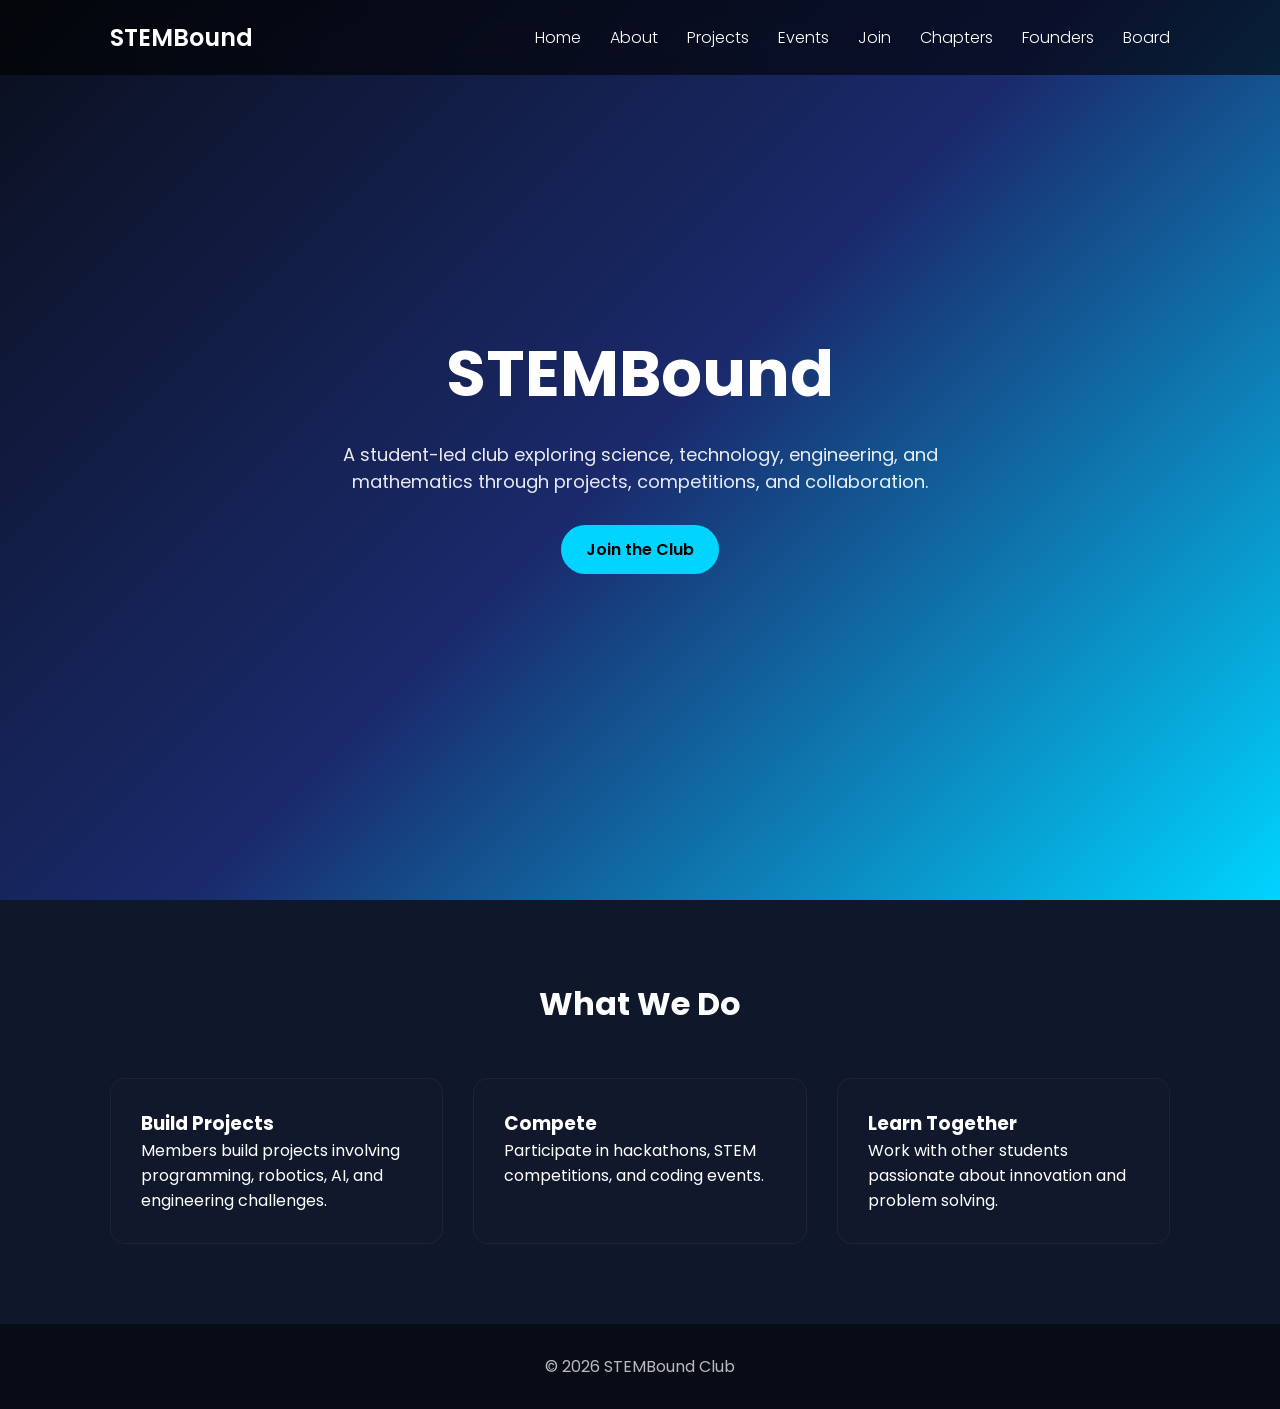
==== index.html @ 83ce8acb "Update index.html" ====
<!DOCTYPE html>
<html>

<head>

<title>STEMBound</title>
<link rel="icon" href="stembound-logo.png">
<link href="https://fonts.googleapis.com/css2?family=Poppins:wght@300;400;600&display=swap" rel="stylesheet">
<link rel="stylesheet" href="style.css">
<meta name="viewport" content="width=device-width, initial-scale=1.0">

</head>

<body>

<header>
<div class="navbar">

<div class="logo">STEMBound</div>

<nav>
<a href="index.html">Home</a>
<a href="about.html">About</a>
<a href="projects.html">Projects</a>
<a href="events.html">Events</a>
<a href="join.html">Join</a>
<a href="chapters.html">Chapters</a>
<a href="founders.html">Founders</a>
<a href="board.html">Board</a>
</nav>

</div>
</header>

<section class="hero">

<h1>STEMBound</h1>

<p>
A student-led club exploring science, technology, engineering,
and mathematics through projects, competitions, and collaboration.
</p>

<a class="button" href="join.html">Join the Club</a>

</section>

<section class="container">

<h2 class="section-title">What We Do</h2>

<div class="cards">

<div class="card">
<h3>Build Projects</h3>
<p>
Members build projects involving programming, robotics,
AI, and engineering challenges.
</p>
</div>

<div class="card">
<h3>Compete</h3>
<p>
Participate in hackathons, STEM competitions,
and coding events.
</p>
</div>

<div class="card">
<h3>Learn Together</h3>
<p>
Work with other students passionate about
innovation and problem solving.
</p>
</div>

</div>

</section>

<footer>
<p>© 2026 STEMBound Club</p>
</footer>

<script src="script.js"></script>

</body>
</html>
---- style.css ----
*{
    margin:0;
    padding:0;
    box-sizing:border-box;
}

body {
    margin: 0;
    font-family: 'Poppins', sans-serif;
    background-color: #0f172a;
    color: white;
}

/* NAVBAR */
header{
    position:fixed;
    width:100%;
    top:0;
    background:rgba(0,0,0,0.6);
    backdrop-filter: blur(10px);
}

.navbar{
    display:flex;
    justify-content:space-between;
    align-items:center;
    max-width:1100px;
    margin:auto;
    padding:20px;
}

.logo{
    font-size:24px;
    font-weight:600;
}

nav a{
    color:white;
    text-decoration:none;
    margin-left:25px;
    font-weight:300;
    transition:0.3s;
}

nav a:hover{
    color:#00d4ff;
}

/* HERO */
.hero{
    height:100vh;
    display:flex;
    flex-direction:column;
    justify-content:center;
    align-items:center;
    text-align:center;
    background:linear-gradient(135deg,#0a0f1c,#1a2a6c,#00d4ff);
}

.hero h1{
    font-size:64px;
    margin-bottom:20px;
}

.hero p{
    max-width:600px;
    font-size:18px;
    opacity:0.9;
}

.button{
    margin-top:30px;
    padding:12px 25px;
    background:#00d4ff;
    color:black;
    border-radius:30px;
    text-decoration:none;
    font-weight:600;
    transition:0.3s;
}

.button:hover{
    background:white;
}

/* CONTENT */
.container{
    max-width:1100px;
    margin:auto;
    padding:80px 20px;
}

.section-title{
    text-align:center;
    margin-bottom:50px;
    font-size:32px;
}

/* CARDS */
.cards{
    display:grid;
    grid-template-columns:repeat(auto-fit,minmax(250px,1fr));
    gap:30px;
}

.card{
    background:#11182c;
    padding:30px;
    border-radius:15px;
    transition:0.3s;
    border:1px solid rgba(255,255,255,0.05);
}

.card:hover{
    transform:translateY(-10px);
    box-shadow:0 10px 30px rgba(0,212,255,0.3);
}

/* FOOTER */
footer{
    text-align:center;
    padding:30px;
    background:#05080f;
    opacity:0.7;
}
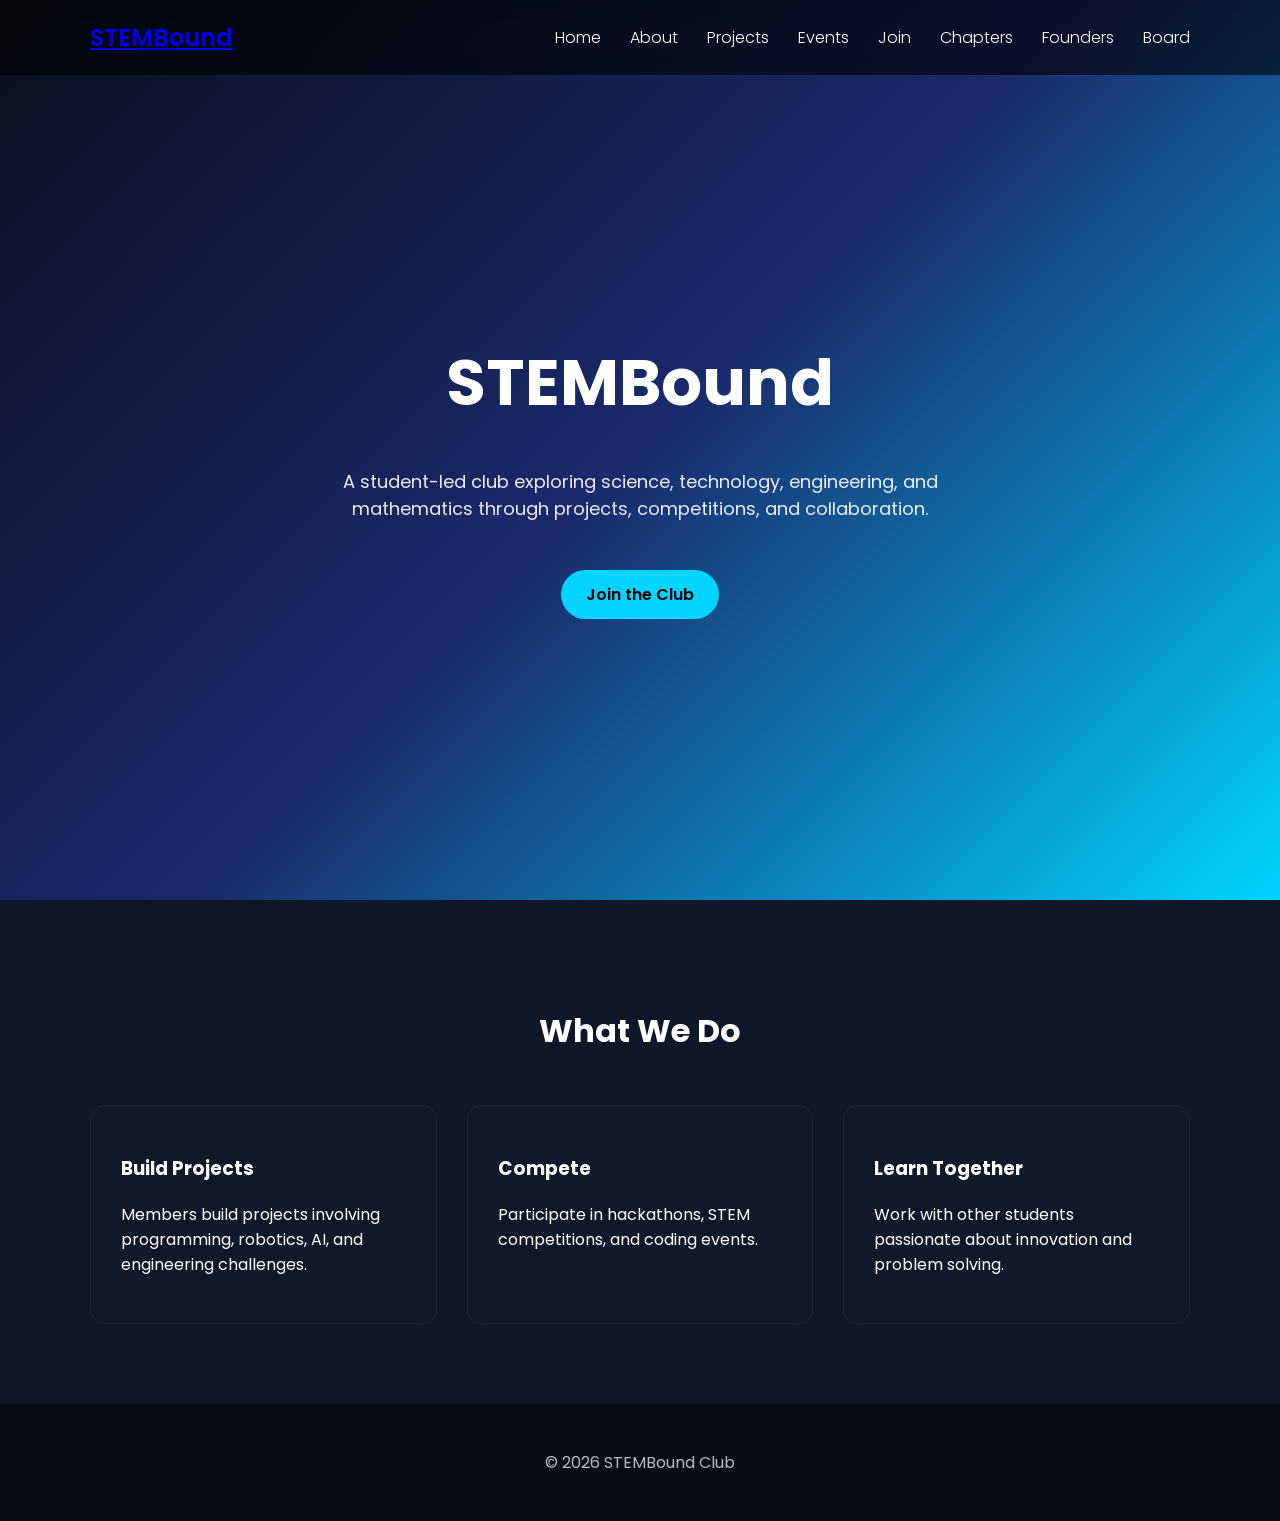
==== commit 9b458366: "Update index.html" ====
--- a/index.html
+++ b/index.html
@@ -1,89 +1,60 @@
 <!DOCTYPE html>
 <html>
-
 <head>
-
 <title>STEMBound</title>
 <link rel="icon" href="stembound-logo.png">
 <link href="https://fonts.googleapis.com/css2?family=Poppins:wght@300;400;600&display=swap" rel="stylesheet">
 <link rel="stylesheet" href="style.css">
 <meta name="viewport" content="width=device-width, initial-scale=1.0">
-
 </head>
-
 <body>
 
 <header>
-<div class="navbar">
-
-<div class="logo">STEMBound</div>
-
-<nav>
-<a href="index.html">Home</a>
-<a href="about.html">About</a>
-<a href="projects.html">Projects</a>
-<a href="events.html">Events</a>
-<a href="join.html">Join</a>
-<a href="chapters.html">Chapters</a>
-<a href="founders.html">Founders</a>
-<a href="board.html">Board</a>
-</nav>
-
-</div>
+  <div class="navbar">
+    <a href="index.html" class="logo">STEMBound</a>
+    <nav>
+      <a href="index.html" class="active">Home</a>
+      <a href="about.html">About</a>
+      <a href="projects.html">Projects</a>
+      <a href="events.html">Events</a>
+      <a href="join.html">Join</a>
+      <a href="chapters.html">Chapters</a>
+      <a href="founders.html">Founders</a>
+      <a href="board.html">Board</a>
+    </nav>
+  </div>
 </header>
 
-<section class="hero">
+<main>
+  <section class="hero">
+    <h1>STEMBound</h1>
+    <p>A student-led club exploring science, technology, engineering, and mathematics through projects, competitions, and collaboration.</p>
+    <a class="button" href="join.html">Join the Club</a>
+  </section>
 
-<h1>STEMBound</h1>
-
-<p>
-A student-led club exploring science, technology, engineering,
-and mathematics through projects, competitions, and collaboration.
-</p>
-
-<a class="button" href="join.html">Join the Club</a>
-
-</section>
-
-<section class="container">
-
-<h2 class="section-title">What We Do</h2>
-
-<div class="cards">
-
-<div class="card">
-<h3>Build Projects</h3>
-<p>
-Members build projects involving programming, robotics,
-AI, and engineering challenges.
-</p>
-</div>
-
-<div class="card">
-<h3>Compete</h3>
-<p>
-Participate in hackathons, STEM competitions,
-and coding events.
-</p>
-</div>
-
-<div class="card">
-<h3>Learn Together</h3>
-<p>
-Work with other students passionate about
-innovation and problem solving.
-</p>
-</div>
-
-</div>
-
-</section>
+  <section class="container">
+    <h2 class="section-title">What We Do</h2>
+    <div class="cards">
+      <div class="card">
+        <h3>Build Projects</h3>
+        <p>Members build projects involving programming, robotics, AI, and engineering challenges.</p>
+      </div>
+      <div class="card">
+        <h3>Compete</h3>
+        <p>Participate in hackathons, STEM competitions, and coding events.</p>
+      </div>
+      <div class="card">
+        <h3>Learn Together</h3>
+        <p>Work with other students passionate about innovation and problem solving.</p>
+      </div>
+    </div>
+  </section>
+</main>
 
 <footer>
-<p>© 2026 STEMBound Club</p>
+  <p>© 2026 STEMBound Club</p>
 </footer>
 
 <script src="script.js"></script>
-
 </body>
 </html>
--- a/style.css
+++ b/style.css
@@ -1,125 +1,146 @@
-*{
-    margin:0;
-    padding:0;
-    box-sizing:border-box;
-}
-
+/* =====================
+   STICKY FOOTER + HEADER + HERO FIX
+===================== */
 body {
+    display: flex;
+    flex-direction: column;
+    min-height: 100vh; /* full viewport height */
     margin: 0;
     font-family: 'Poppins', sans-serif;
     background-color: #0f172a;
     color: white;
 }
 
-/* NAVBAR */
-header{
-    position:fixed;
-    width:100%;
-    top:0;
-    background:rgba(0,0,0,0.6);
-    backdrop-filter: blur(10px);
+main {
+    flex: 1; /* fills remaining space between header and footer */
 }
 
-.navbar{
-    display:flex;
-    justify-content:space-between;
-    align-items:center;
-    max-width:1100px;
-    margin:auto;
-    padding:20px;
+/* =====================
+   NAVBAR
+===================== */
+header {
+    position: fixed;
+    width: 100%;
+    top: 0;
+    background: rgba(0,0,0,0.6);
+    backdrop-filter: blur(10px);
+    z-index: 1000;
 }
 
-.logo{
-    font-size:24px;
-    font-weight:600;
+.navbar {
+    display: flex;
+    justify-content: space-between;
+    align-items: center;
+    max-width: 1100px;
+    margin: auto;
+    padding: 20px;
 }
 
-nav a{
-    color:white;
-    text-decoration:none;
-    margin-left:25px;
-    font-weight:300;
-    transition:0.3s;
+.logo {
+    font-size: 24px;
+    font-weight: 600;
 }
 
-nav a:hover{
-    color:#00d4ff;
+nav a {
+    color: white;
+    text-decoration: none;
+    margin-left: 25px;
+    font-weight: 300;
+    transition: 0.3s;
 }
 
-/* HERO */
-.hero{
-    height:100vh;
-    display:flex;
-    flex-direction:column;
-    justify-content:center;
-    align-items:center;
-    text-align:center;
-    background:linear-gradient(135deg,#0a0f1c,#1a2a6c,#00d4ff);
+nav a:hover {
+    color: #00d4ff;
 }
 
-.hero h1{
-    font-size:64px;
-    margin-bottom:20px;
+/* =====================
+   HERO SECTION
+===================== */
+.hero {
+    min-height: calc(100vh - 100px); /* fills screen minus header */
+    display: flex;
+    flex-direction: column;
+    justify-content: center; /* vertical centering */
+    align-items: center;
+    text-align: center;
+    padding-top: 50px; /* ensures title isn't cut off */
+    padding-bottom: 50px; /* breathing room on shorter screens */
+    background: linear-gradient(135deg, #0a0f1c, #1a2a6c, #00d4ff);
 }
 
-.hero p{
-    max-width:600px;
-    font-size:18px;
-    opacity:0.9;
+.hero h1 {
+    font-size: 64px;
+    margin-bottom: 20px;
 }
 
-.button{
-    margin-top:30px;
-    padding:12px 25px;
-    background:#00d4ff;
-    color:black;
-    border-radius:30px;
-    text-decoration:none;
-    font-weight:600;
-    transition:0.3s;
+.hero p {
+    max-width: 600px;
+    font-size: 18px;
+    opacity: 0.9;
 }
 
-.button:hover{
-    background:white;
+.button {
+    margin-top: 30px;
+    padding: 12px 25px;
+    background: #00d4ff;
+    color: black;
+    border-radius: 30px;
+    text-decoration: none;
+    font-weight: 600;
+    transition: 0.3s;
 }
 
-/* CONTENT */
-.container{
-    max-width:1100px;
-    margin:auto;
-    padding:80px 20px;
+.button:hover {
+    background: white;
 }
 
-.section-title{
-    text-align:center;
-    margin-bottom:50px;
-    font-size:32px;
+/* =====================
+   CONTENT & CARDS
+===================== */
+.container {
+    max-width: 1100px;
+    margin: auto;
+    padding: 80px 20px; /* spacing inside content */
 }
 
-/* CARDS */
-.cards{
-    display:grid;
-    grid-template-columns:repeat(auto-fit,minmax(250px,1fr));
-    gap:30px;
+/* optional spacing after hero */
+main .container:first-of-type {
+    margin-top: 40px; /* prevents content from being too close to hero */
 }
 
-.card{
-    background:#11182c;
-    padding:30px;
-    border-radius:15px;
-    transition:0.3s;
-    border:1px solid rgba(255,255,255,0.05);
+.section-title {
+    text-align: center;
+    margin-bottom: 50px;
+    font-size: 32px;
 }
 
-.card:hover{
-    transform:translateY(-10px);
-    box-shadow:0 10px 30px rgba(0,212,255,0.3);
+/* Cards */
+.cards {
+    display: grid;
+    grid-template-columns: repeat(auto-fit, minmax(250px, 1fr));
+    gap: 30px;
 }
 
-/* FOOTER */
-footer{
-    text-align:center;
-    padding:30px;
-    background:#05080f;
-    opacity:0.7;
+.card {
+    background: #11182c;
+    padding: 30px;
+    border-radius: 15px;
+    transition: 0.3s;
+    border: 1px solid rgba(255,255,255,0.05);
 }
+
+.card:hover {
+    transform: translateY(-10px);
+    box-shadow: 0 10px 30px rgba(0,212,255,0.3);
+}
+
+/* =====================
+   FOOTER
+===================== */
+footer {
+    text-align: center;
+    padding: 30px;
+    background: #05080f;
+    opacity: 0.7;
+    margin-top: auto; /* sticks footer to bottom if content is short */
+}
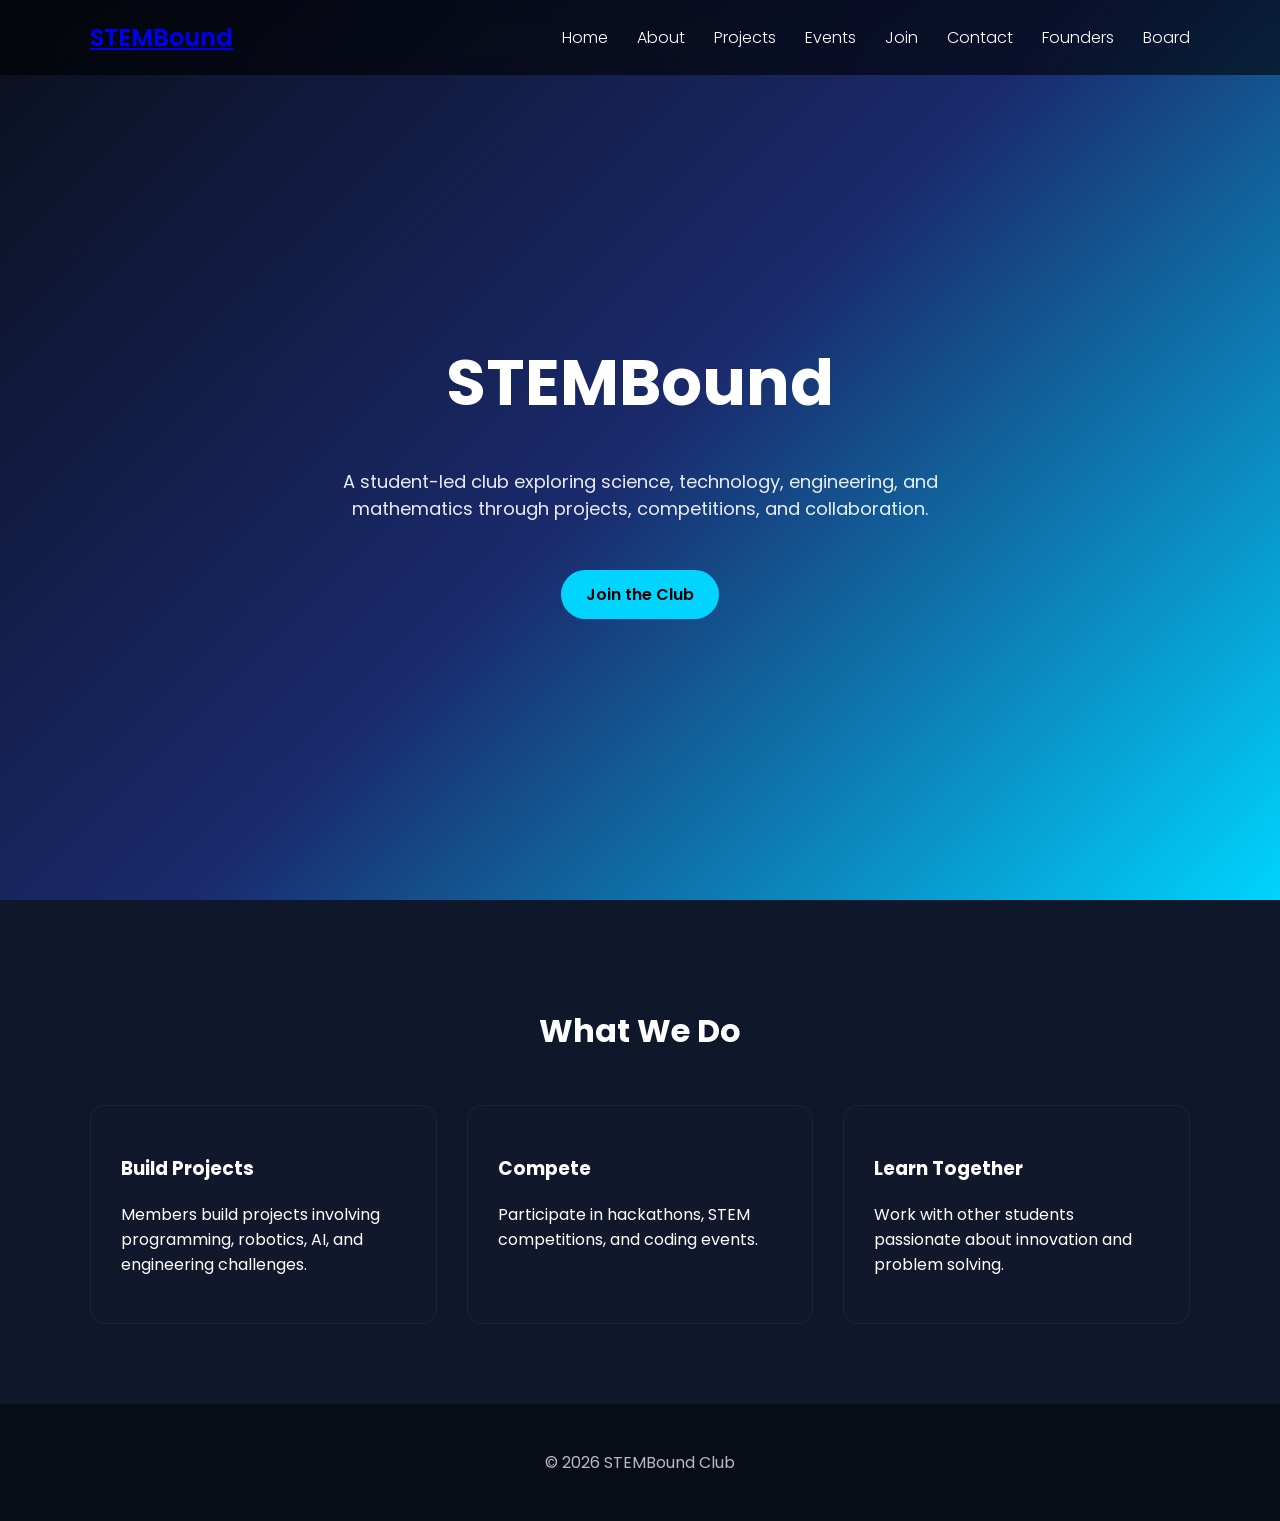
==== commit 4ffd1cb0: "Update index.html" ====
--- a/index.html
+++ b/index.html
@@ -18,7 +18,7 @@
       <a href="projects.html">Projects</a>
       <a href="events.html">Events</a>
       <a href="join.html">Join</a>
-      <a href="chapters.html">Chapters</a>
+      <a href="contact.html">Contact</a>
       <a href="founders.html">Founders</a>
       <a href="board.html">Board</a>
     </nav>
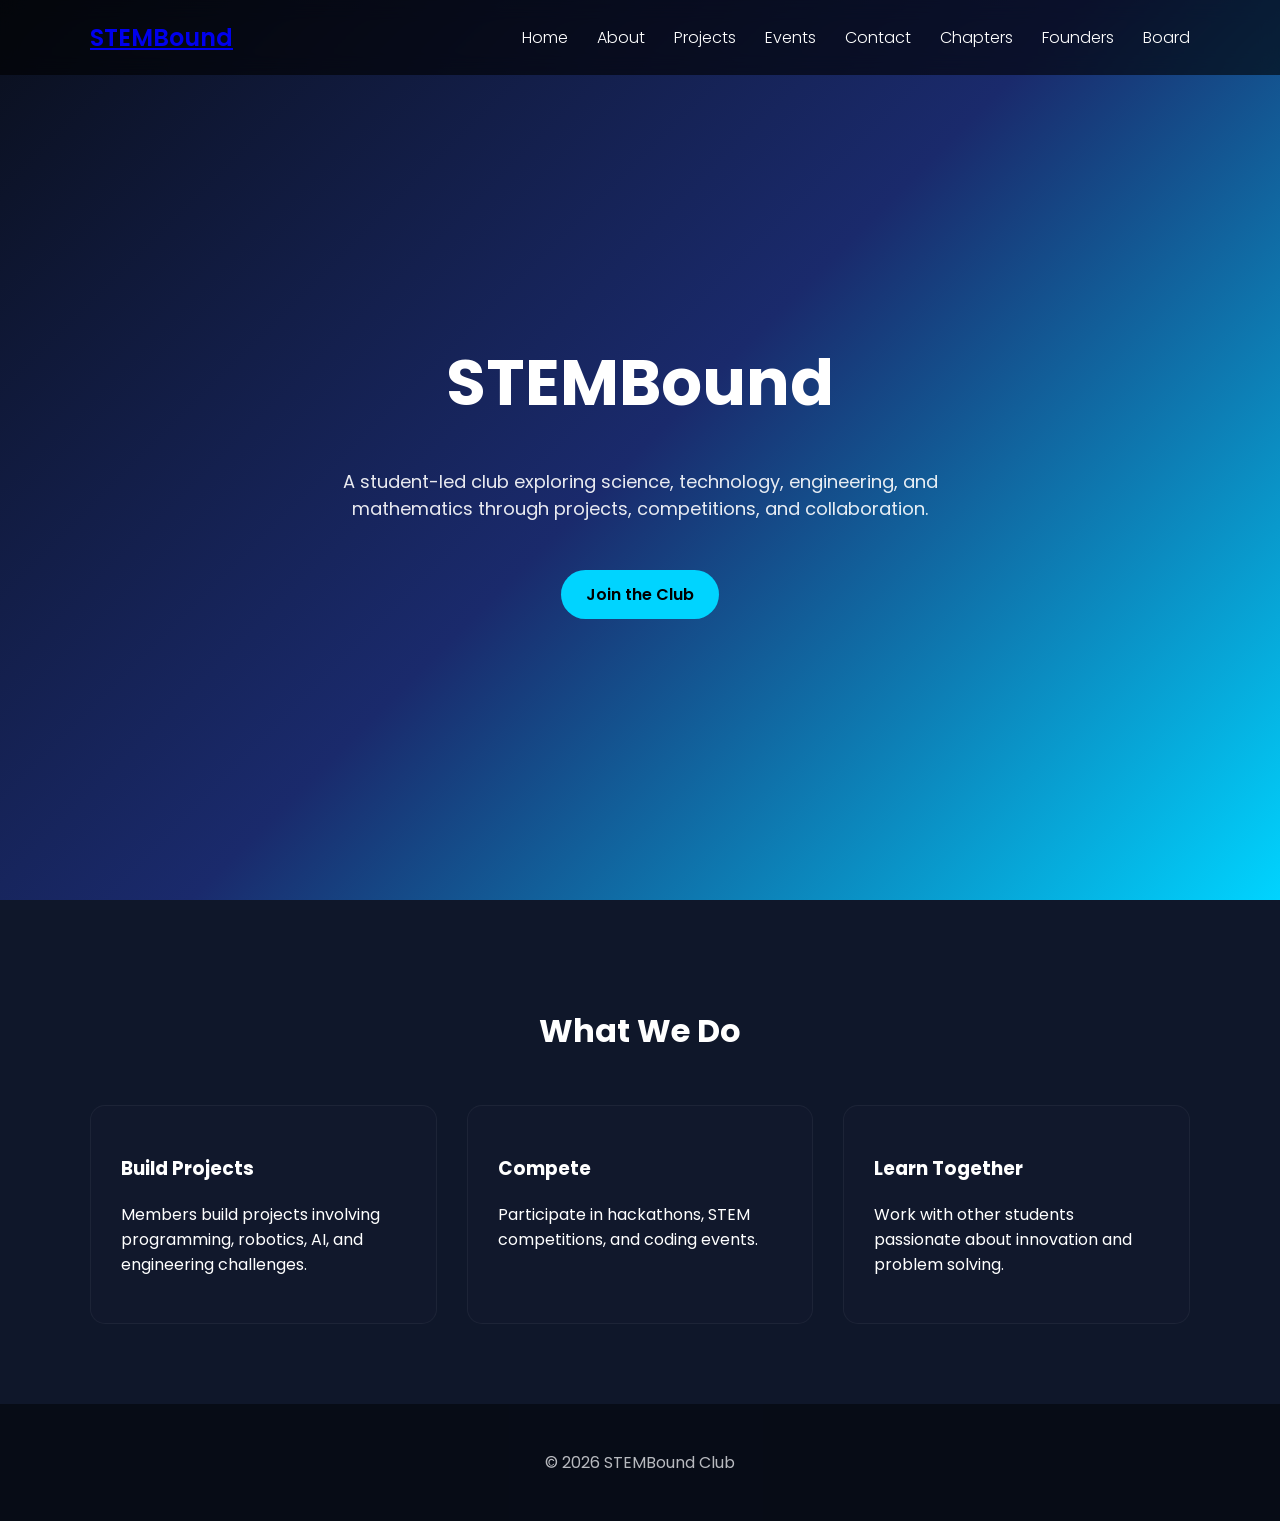
==== commit 14fa89d7: "Update index.html" ====
--- a/index.html
+++ b/index.html
@@ -17,8 +17,8 @@
       <a href="about.html">About</a>
       <a href="projects.html">Projects</a>
       <a href="events.html">Events</a>
-      <a href="join.html">Join</a>
       <a href="contact.html">Contact</a>
+      <a href="chapters.html">Chapters</a>
       <a href="founders.html">Founders</a>
       <a href="board.html">Board</a>
     </nav>
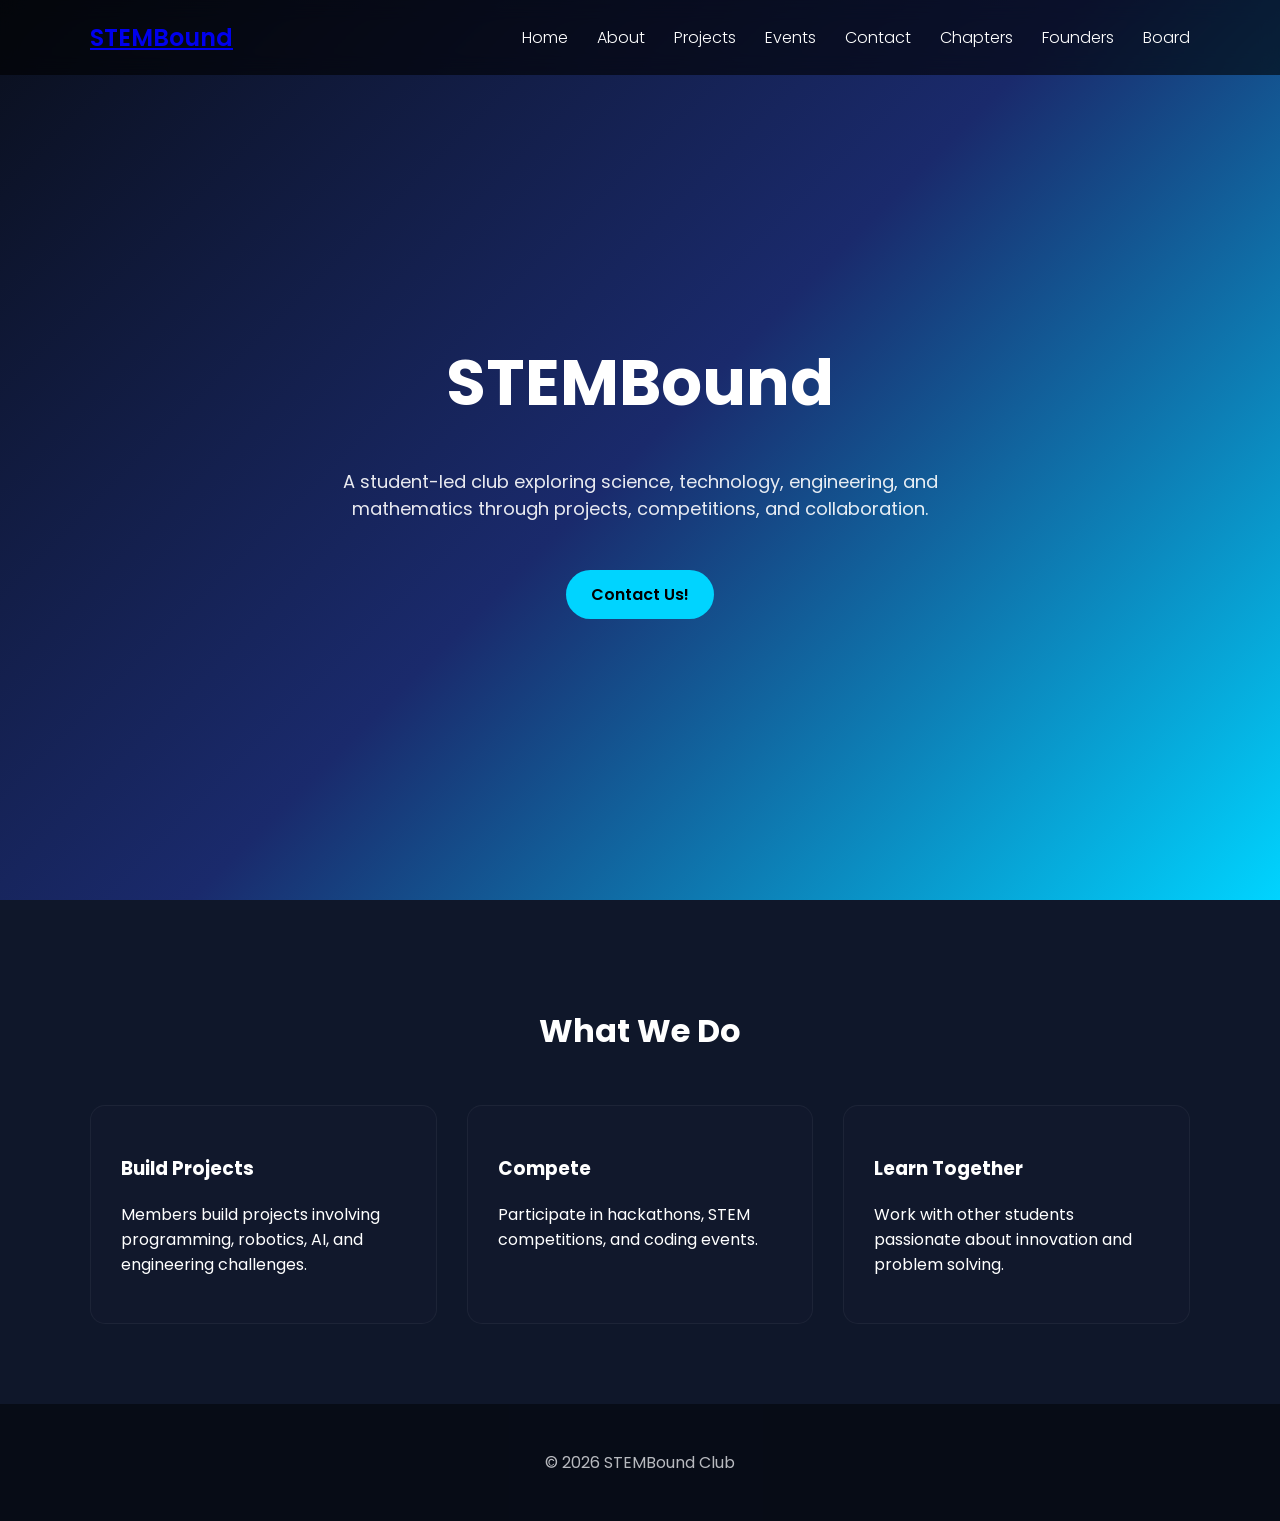
==== commit d30d37ca: "Update index.html" ====
--- a/index.html
+++ b/index.html
@@ -29,7 +29,7 @@
   <section class="hero">
     <h1>STEMBound</h1>
     <p>A student-led club exploring science, technology, engineering, and mathematics through projects, competitions, and collaboration.</p>
-    <a class="button" href="join.html">Join the Club</a>
+    <a class="button" href="contact.html">Contact Us!</a>
   </section>
 
   <section class="container">
--- a/style.css
+++ b/style.css
@@ -1,6 +1,4 @@
-/* =====================
-   STICKY FOOTER + HEADER + HERO FIX
-===================== */
+
 body {
     display: flex;
     flex-direction: column;
@@ -15,9 +13,7 @@
     flex: 1; /* fills remaining space between header and footer */
 }
 
-/* =====================
-   NAVBAR
-===================== */
+
 header {
     position: fixed;
     width: 100%;
@@ -53,9 +49,7 @@
     color: #00d4ff;
 }
 
-/* =====================
-   HERO SECTION
-===================== */
+
 .hero {
     min-height: calc(100vh - 100px); /* fills screen minus header */
     display: flex;
@@ -94,9 +88,7 @@
     background: white;
 }
 
-/* =====================
-   CONTENT & CARDS
-===================== */
+
 .container {
     max-width: 1100px;
     margin: auto;
@@ -134,9 +126,7 @@
     box-shadow: 0 10px 30px rgba(0,212,255,0.3);
 }
 
-/* =====================
-   FOOTER
-===================== */
+
 footer {
     text-align: center;
     padding: 30px;
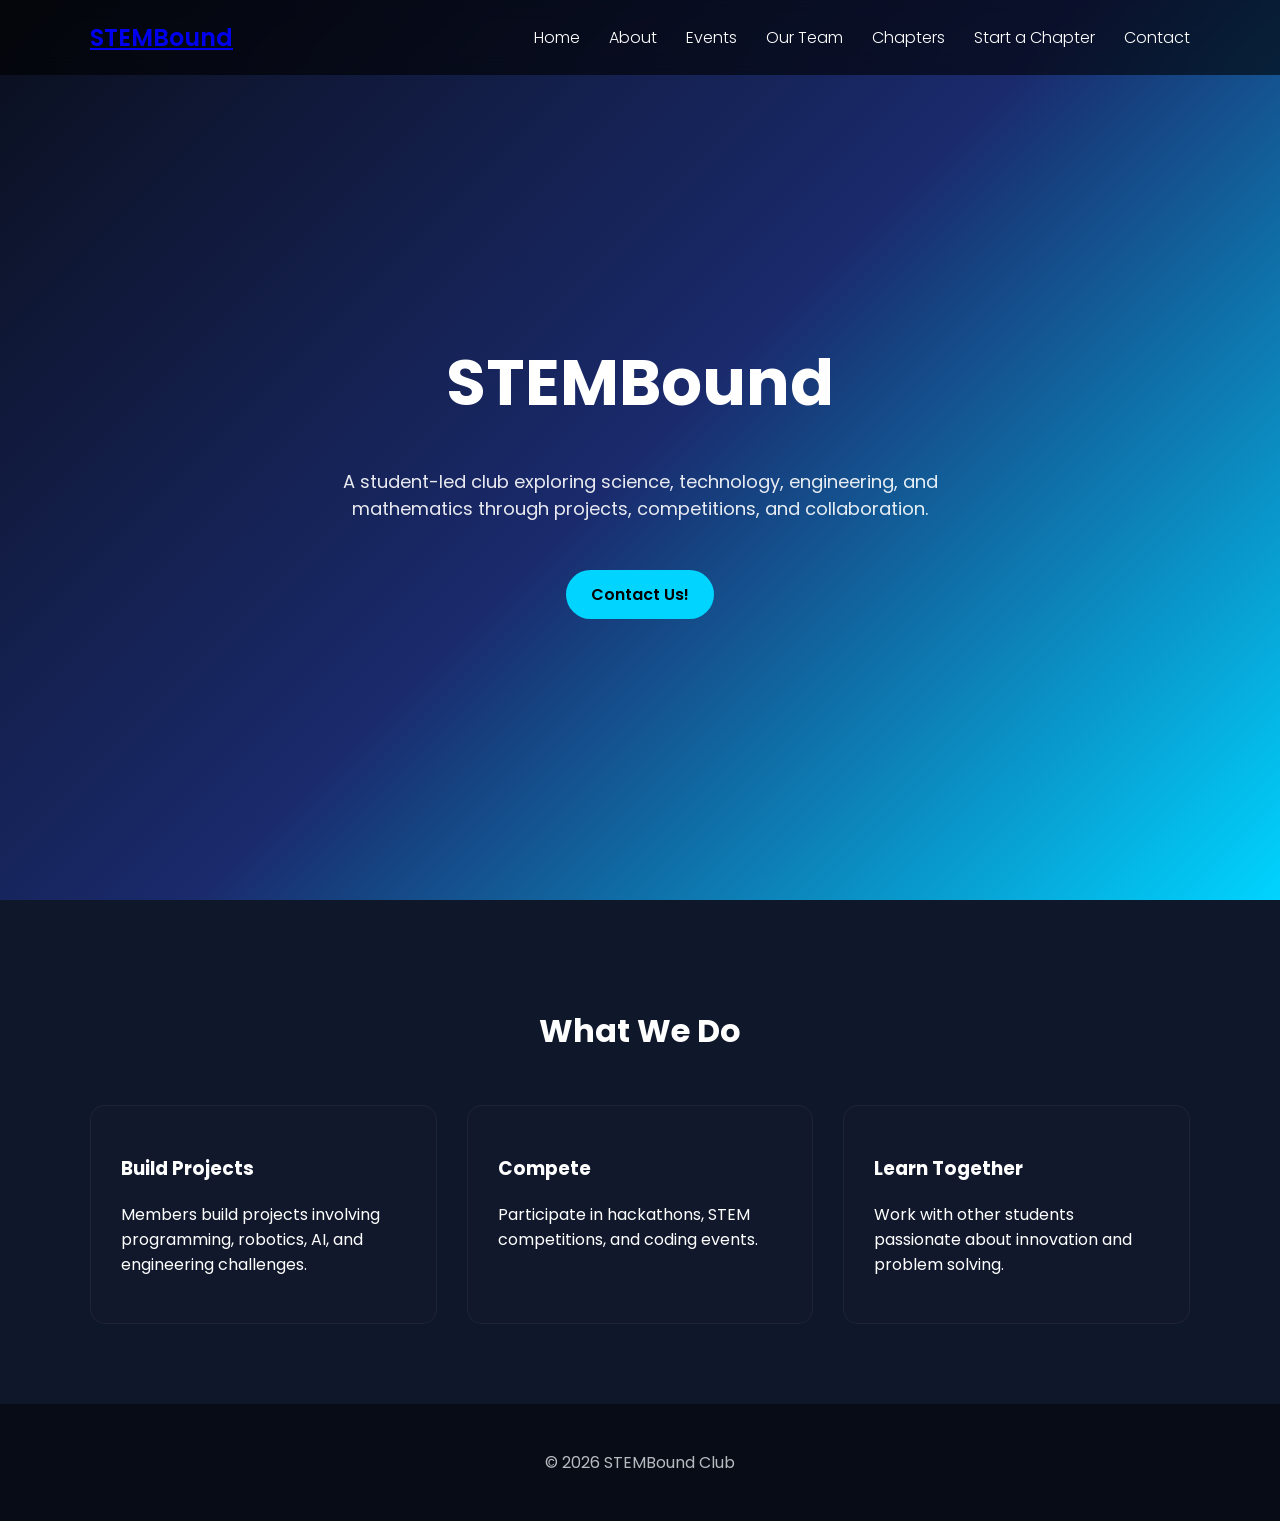
==== commit 6d230d5e: "Update index.html" ====
--- a/index.html
+++ b/index.html
@@ -13,14 +13,13 @@
   <div class="navbar">
     <a href="index.html" class="logo">STEMBound</a>
     <nav>
-      <a href="index.html" class="active">Home</a>
+      <a href="index.html">Home</a>
       <a href="about.html">About</a>
-      <a href="projects.html">Projects</a>
       <a href="events.html">Events</a>
+      <a href="team.html">Our Team</a>
+      <a href="chapters.html">Chapters</a>
+      <a href="start-chapter.html">Start a Chapter</a>
       <a href="contact.html">Contact</a>
-      <a href="chapters.html">Chapters</a>
-      <a href="founders.html">Founders</a>
-      <a href="board.html">Board</a>
     </nav>
   </div>
 </header>
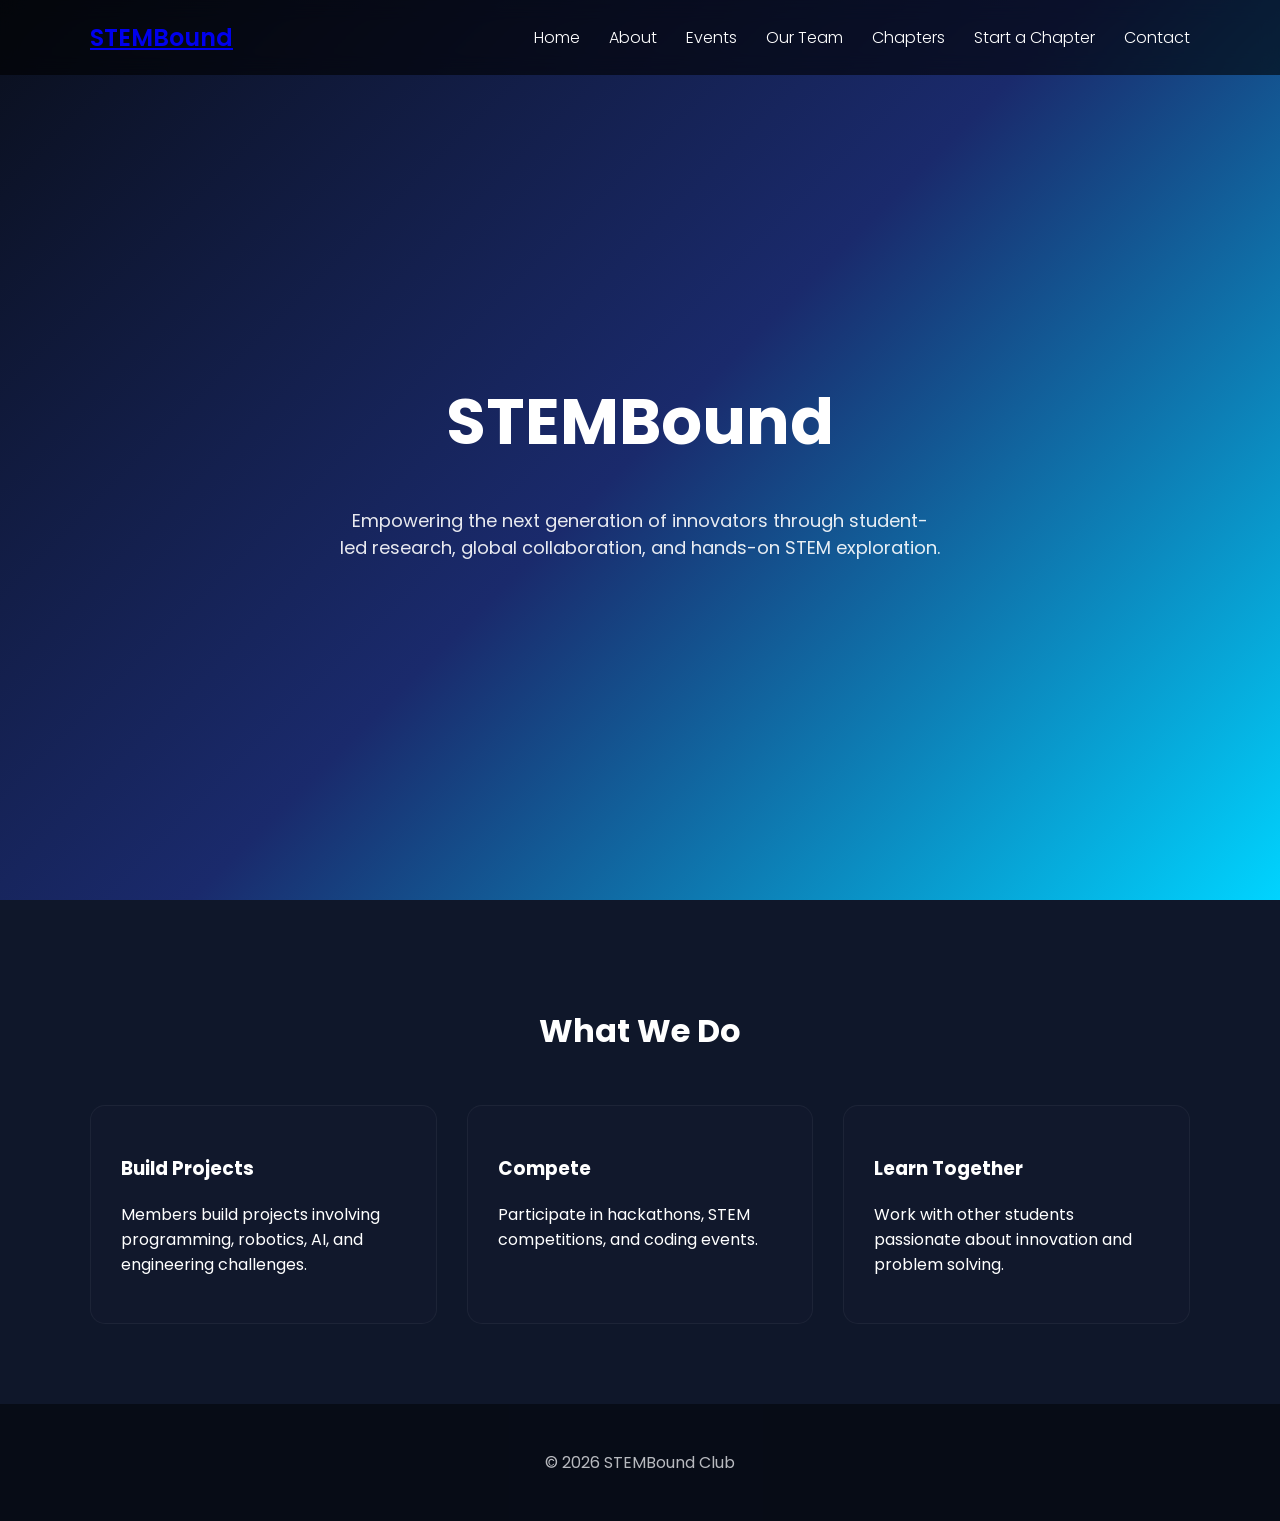
==== commit 8bf68076: "Update index.html" ====
--- a/index.html
+++ b/index.html
@@ -26,9 +26,8 @@
 
 <main>
   <section class="hero">
-    <h1>STEMBound</h1>
-    <p>A student-led club exploring science, technology, engineering, and mathematics through projects, competitions, and collaboration.</p>
-    <a class="button" href="contact.html">Contact Us!</a>
+  <h1>STEMBound</h1>
+  <p>Empowering the next generation of innovators through student-led research, global collaboration, and hands-on STEM exploration.</p>
   </section>
 
   <section class="container">
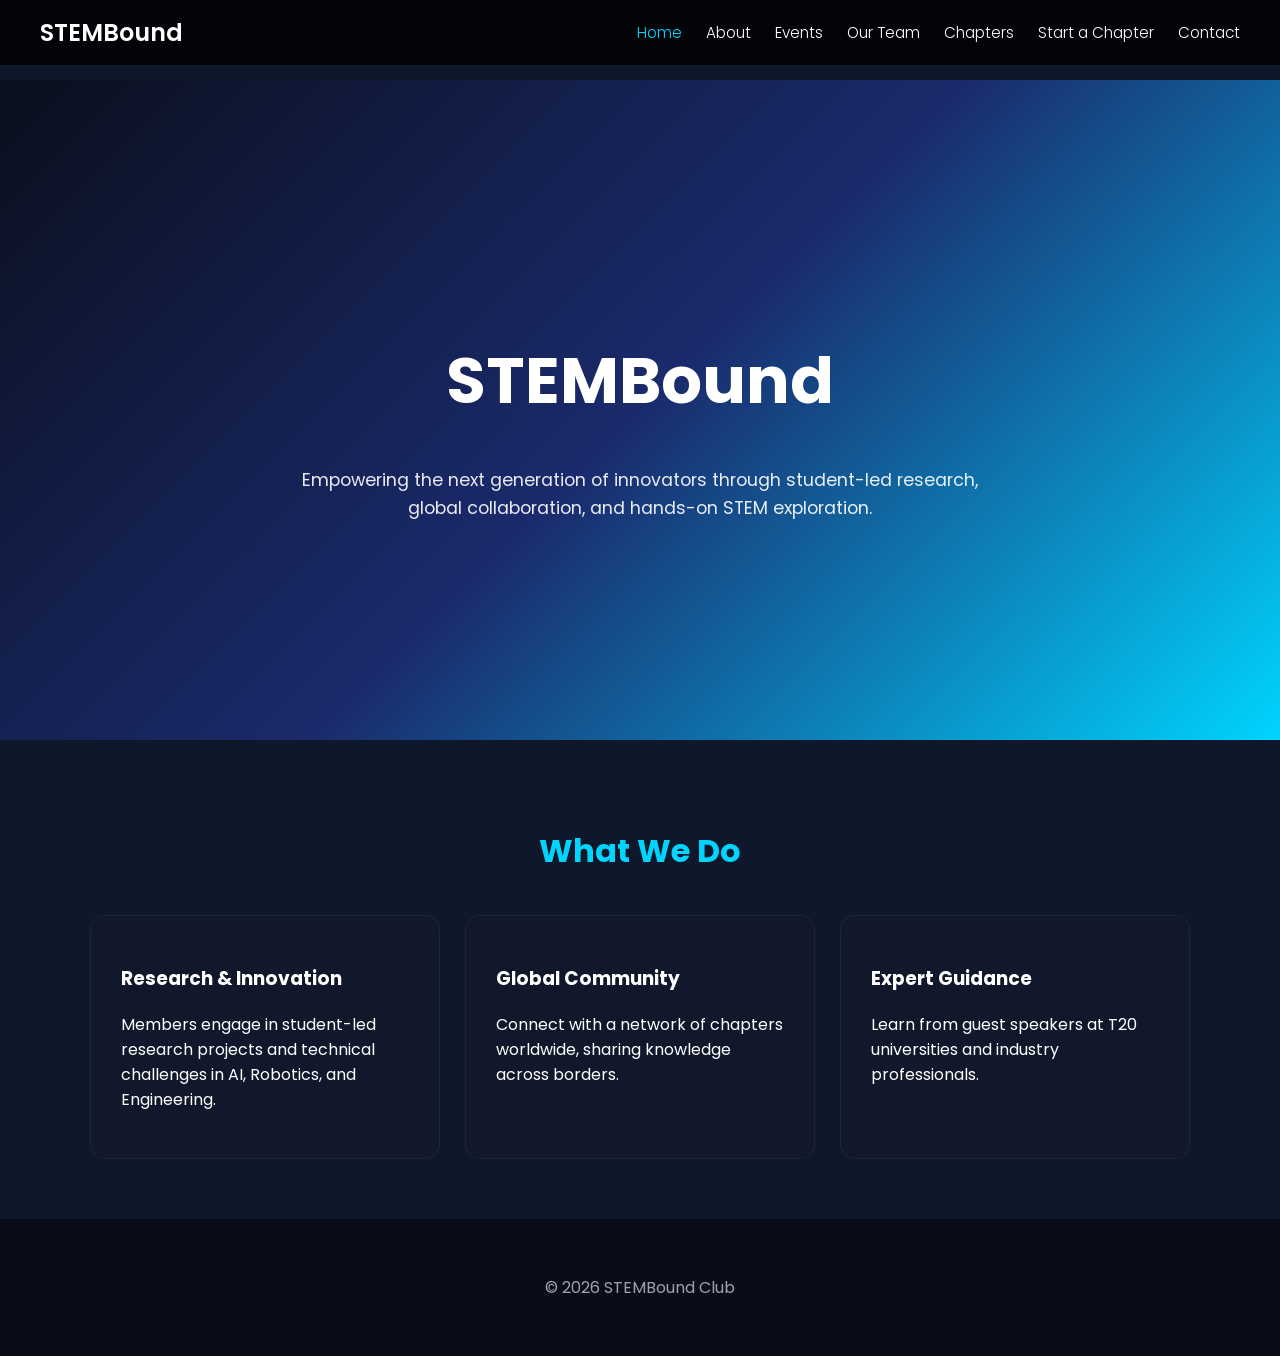
==== commit 6c863a6b: "Update index.html" ====
--- a/index.html
+++ b/index.html
@@ -1,19 +1,18 @@
 <!DOCTYPE html>
-<html>
+<html lang="en">
 <head>
-<title>STEMBound</title>
-<link rel="icon" href="stembound-logo.png">
-<link href="https://fonts.googleapis.com/css2?family=Poppins:wght@300;400;600&display=swap" rel="stylesheet">
-<link rel="stylesheet" href="style.css">
-<meta name="viewport" content="width=device-width, initial-scale=1.0">
+    <title>STEMBound | Home</title>
+    <link rel="icon" href="stembound-logo.png">
+    <link href="https://fonts.googleapis.com/css2?family=Poppins:wght@300;400;600&display=swap" rel="stylesheet">
+    <link rel="stylesheet" href="style.css">
+    <meta name="viewport" content="width=device-width, initial-scale=1.0">
 </head>
 <body>
-
 <header>
   <div class="navbar">
     <a href="index.html" class="logo">STEMBound</a>
     <nav>
-      <a href="index.html">Home</a>
+      <a href="index.html" class="active">Home</a>
       <a href="about.html">About</a>
       <a href="events.html">Events</a>
       <a href="team.html">Our Team</a>
@@ -26,33 +25,29 @@
 
 <main>
   <section class="hero">
-  <h1>STEMBound</h1>
-  <p>Empowering the next generation of innovators through student-led research, global collaboration, and hands-on STEM exploration.</p>
+    <h1>STEMBound</h1>
+    <p>Empowering the next generation of innovators through student-led research, global collaboration, and hands-on STEM exploration.</p>
   </section>
 
   <section class="container">
     <h2 class="section-title">What We Do</h2>
     <div class="cards">
       <div class="card">
-        <h3>Build Projects</h3>
-        <p>Members build projects involving programming, robotics, AI, and engineering challenges.</p>
+        <h3>Research & Innovation</h3>
+        <p>Members engage in student-led research projects and technical challenges in AI, Robotics, and Engineering.</p>
       </div>
       <div class="card">
-        <h3>Compete</h3>
-        <p>Participate in hackathons, STEM competitions, and coding events.</p>
+        <h3>Global Community</h3>
+        <p>Connect with a network of chapters worldwide, sharing knowledge across borders.</p>
       </div>
       <div class="card">
-        <h3>Learn Together</h3>
-        <p>Work with other students passionate about innovation and problem solving.</p>
+        <h3>Expert Guidance</h3>
+        <p>Learn from guest speakers at T20 universities and industry professionals.</p>
       </div>
     </div>
   </section>
 </main>
 
-<footer>
-  <p>© 2026 STEMBound Club</p>
-</footer>
-
-<script src="script.js"></script>
+<footer><p>© 2026 STEMBound Club</p></footer>
 </body>
 </html>
--- a/style.css
+++ b/style.css
@@ -1,8 +1,8 @@
-
+/* General Layout */
 body {
     display: flex;
     flex-direction: column;
-    min-height: 100vh; /* full viewport height */
+    min-height: 100vh;
     margin: 0;
     font-family: 'Poppins', sans-serif;
     background-color: #0f172a;
@@ -10,15 +10,15 @@
 }
 
 main {
-    flex: 1; /* fills remaining space between header and footer */
+    flex: 1;
+    padding-top: 80px; /* Offset for fixed header */
 }
-
 
 header {
     position: fixed;
     width: 100%;
     top: 0;
-    background: rgba(0,0,0,0.6);
+    background: rgba(0,0,0,0.8);
     backdrop-filter: blur(10px);
     z-index: 1000;
 }
@@ -27,110 +27,134 @@
     display: flex;
     justify-content: space-between;
     align-items: center;
-    max-width: 1100px;
+    max-width: 1200px;
     margin: auto;
-    padding: 20px;
+    padding: 15px 20px;
 }
 
 .logo {
     font-size: 24px;
     font-weight: 600;
+    text-decoration: none;
+    color: white;
 }
 
 nav a {
     color: white;
     text-decoration: none;
-    margin-left: 25px;
+    margin-left: 20px;
     font-weight: 300;
     transition: 0.3s;
+    font-size: 0.95rem;
 }
 
-nav a:hover {
+nav a:hover, nav a.active {
     color: #00d4ff;
 }
 
-
+/* Hero Section */
 .hero {
-    min-height: calc(100vh - 100px); /* fills screen minus header */
+    min-height: 60vh;
     display: flex;
     flex-direction: column;
-    justify-content: center; /* vertical centering */
+    justify-content: center;
     align-items: center;
     text-align: center;
-    padding-top: 50px; /* ensures title isn't cut off */
-    padding-bottom: 50px; /* breathing room on shorter screens */
+    padding: 60px 20px;
     background: linear-gradient(135deg, #0a0f1c, #1a2a6c, #00d4ff);
 }
 
-.hero h1 {
-    font-size: 64px;
-    margin-bottom: 20px;
-}
+.hero h1 { font-size: 64px; margin-bottom: 20px; }
+.hero p { max-width: 700px; font-size: 1.1rem; opacity: 0.9; line-height: 1.6; }
 
-.hero p {
-    max-width: 600px;
-    font-size: 18px;
-    opacity: 0.9;
-}
-
-.button {
-    margin-top: 30px;
-    padding: 12px 25px;
-    background: #00d4ff;
-    color: black;
-    border-radius: 30px;
-    text-decoration: none;
-    font-weight: 600;
-    transition: 0.3s;
-}
-
-.button:hover {
-    background: white;
-}
-
-
+/* Containers & Cards */
 .container {
     max-width: 1100px;
     margin: auto;
-    padding: 80px 20px; /* spacing inside content */
+    padding: 60px 20px;
 }
 
-/* optional spacing after hero */
-main .container:first-of-type {
-    margin-top: 40px; /* prevents content from being too close to hero */
-}
+.section-title { text-align: center; margin-bottom: 40px; font-size: 32px; color: #00d4ff; }
 
-.section-title {
-    text-align: center;
-    margin-bottom: 50px;
-    font-size: 32px;
-}
-
-/* Cards */
 .cards {
     display: grid;
-    grid-template-columns: repeat(auto-fit, minmax(250px, 1fr));
-    gap: 30px;
+    grid-template-columns: repeat(auto-fit, minmax(300px, 1fr));
+    gap: 25px;
 }
 
 .card {
     background: #11182c;
     padding: 30px;
     border-radius: 15px;
+    border: 1px solid rgba(255,255,255,0.05);
     transition: 0.3s;
-    border: 1px solid rgba(255,255,255,0.05);
 }
 
-.card:hover {
-    transform: translateY(-10px);
-    box-shadow: 0 10px 30px rgba(0,212,255,0.3);
+.card:hover { transform: translateY(-5px); box-shadow: 0 10px 30px rgba(0,212,255,0.2); }
+
+/* Horizontal Team Layout */
+.team-card {
+    display: flex;
+    align-items: center;
+    background: #11182c;
+    border-radius: 20px;
+    padding: 40px;
+    margin-bottom: 40px;
+    gap: 40px;
+    border: 1px solid rgba(0,212,255,0.1);
 }
 
+.team-info { flex: 2; }
+.team-info h3 { font-size: 28px; margin-bottom: 5px; color: #00d4ff; }
+.role { font-weight: 600; color: #8892b0; margin-bottom: 15px; display: block; }
 
-footer {
-    text-align: center;
-    padding: 30px;
-    background: #05080f;
-    opacity: 0.7;
-    margin-top: auto; /* sticks footer to bottom if content is short */
+.team-photo { flex: 1; display: flex; justify-content: center; }
+.team-photo img {
+    width: 220px;
+    height: 220px;
+    border-radius: 20px;
+    object-fit: cover;
+    border: 2px solid #00d4ff;
 }
+
+/* Contact Form */
+.contact-form {
+    max-width: 600px;
+    margin: auto;
+    display: flex;
+    flex-direction: column;
+    gap: 15px;
+}
+
+.contact-form input, .contact-form textarea {
+    padding: 15px;
+    border-radius: 8px;
+    border: 1px solid #1e293b;
+    background: #1e293b;
+    color: white;
+    font-family: inherit;
+}
+
+.button {
+    padding: 12px 25px;
+    background: #00d4ff;
+    color: #0f172a;
+    border: none;
+    border-radius: 30px;
+    text-decoration: none;
+    font-weight: 600;
+    cursor: pointer;
+    transition: 0.3s;
+    display: inline-block;
+}
+
+.button:hover { background: white; }
+
+footer { text-align: center; padding: 40px; background: #05080f; opacity: 0.6; margin-top: auto; }
+
+/* Responsive */
+@media (max-width: 768px) {
+    .team-card { flex-direction: column; text-align: center; }
+    .team-photo { order: -1; }
+    .hero h1 { font-size: 40px; }
+}
